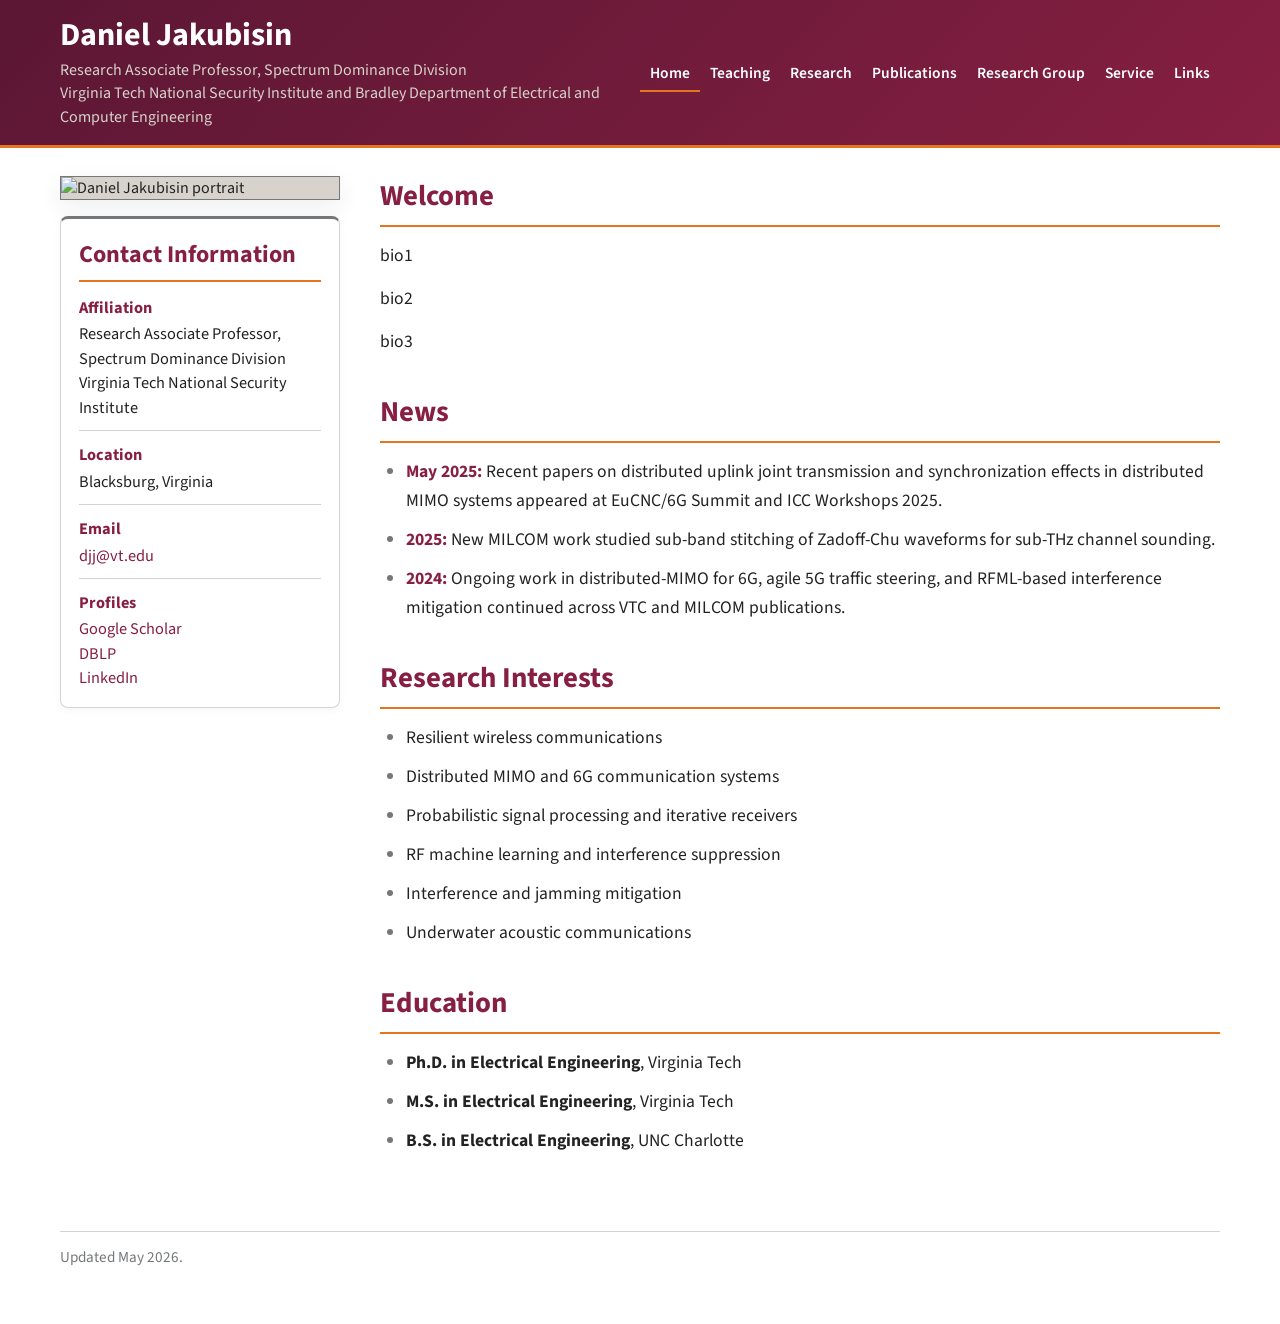
==== index.html @ b7b8f54f "Rename HOME.html to index.html" ====
<!DOCTYPE html>
<html lang="en">
<head>
    <meta charset="UTF-8">
    <meta name="viewport" content="width=device-width, initial-scale=1.0">
    <title>Daniel Jakubisin</title>
    <link rel="stylesheet" href="style.css">
</head>
<body>
<header class="site-header">
    <div class="site-header-inner">
        <div class="site-brand">
            <a class="site-title" href="HOME.html">Daniel Jakubisin</a>
            <p class="site-subtitle">Research Associate Professor, Spectrum Dominance Division<br>Virginia Tech National Security Institute and Bradley Department of Electrical and Computer Engineering</p>
        </div>
        <nav class="site-nav" aria-label="Primary">
            <li><a href="HOME.html" class="current">Home</a></li>
            <li>
                <a href="teaching.html">Teaching</a>
                <ul>
                    <li><a href="teaching.html">Teaching Overview</a></li>
                    <li><a href="mlcourse.html">ML Course Videos</a></li>
                </ul>
            </li>
            <li>
                <a href="background.html">Research</a>
                <ul>
                    <li><a href="background.html">Research Overview</a></li>
                    <li><a href="awards.html">Awards &amp; Research Support</a></li>
                </ul>
            </li>
            <li>
                <a href="publications.html">Publications</a>
                <ul>
                    <li><a href="publications.html">Publications</a></li>
                    <li><a href="books.html">Books &amp; Surveys</a></li>
                </ul>
            </li>
            <li><a href="group.html">Research Group</a></li>
            <li><a href="service.html">Service</a></li>
            <li><a href="links.html">Links</a></li>
        </nav>
    </div>
</header>

<main class="page-shell">
    <div class="home-grid">
        <aside class="profile-column">
            <img class="profile-photo" src="https://nationalsecurity.vt.edu/content/nationalsecurity_vt_edu/en/personnel-directory/jakubisin-daniel/_jcr_content/image.transform/l-medium/image.jpg" alt="Daniel Jakubisin portrait">

            <div class="contact-card">
                <h2>Contact Information</h2>
                <ul class="contact-list">
                    <li>
                        <span class="contact-label">Affiliation</span>
                        Research Associate Professor, Spectrum Dominance Division<br>
                        Virginia Tech National Security Institute
                    </li>
                    <li>
                        <span class="contact-label">Location</span>
                        Blacksburg, Virginia
                    </li>
                    <li>
                        <span class="contact-label">Email</span>
                        <a href="mailto:djj@vt.edu">djj@vt.edu</a>
                    </li>
                    <li>
                        <span class="contact-label">Profiles</span>
                        <a href="https://scholar.google.com/citations?user=la7QvK0AAAAJ&amp;hl=en" target="_blank" rel="noopener noreferrer">Google Scholar</a><br>
                        <a href="https://dblp.org/pid/145/3407.html" target="_blank" rel="noopener noreferrer">DBLP</a><br>
                        <a href="https://www.linkedin.com/in/djjhome" target="_blank" rel="noopener noreferrer">LinkedIn</a>
                    </li>
                </ul>
            </div>
        </aside>

        <div class="content-column">
            <section class="content-section">
                <h2>Welcome</h2>
                <p>bio1</p>
                <p>bio2</p>
                <p>bio3</p>
            </section>

            <section class="content-section">
                <h2>News</h2>
                <ul class="news-list">
                    <li><span class="inline-meta">May 2025:</span> Recent papers on distributed uplink joint transmission and synchronization effects in distributed MIMO systems appeared at EuCNC/6G Summit and ICC Workshops 2025.</li>
                    <li><span class="inline-meta">2025:</span> New MILCOM work studied sub-band stitching of Zadoff-Chu waveforms for sub-THz channel sounding.</li>
                    <li><span class="inline-meta">2024:</span> Ongoing work in distributed-MIMO for 6G, agile 5G traffic steering, and RFML-based interference mitigation continued across VTC and MILCOM publications.</li>
                </ul>
            </section>

            <section class="content-section">
                <h2>Research Interests</h2>
                <ul class="simple-list">
                    <li>Resilient wireless communications</li>
                    <li>Distributed MIMO and 6G communication systems</li>
                    <li>Probabilistic signal processing and iterative receivers</li>
                    <li>RF machine learning and interference suppression</li>
                    <li>Interference and jamming mitigation</li>
                    <li>Underwater acoustic communications</li>
                </ul>
            </section>

            <section class="content-section">
                <h2>Education</h2>
                <ul class="simple-list">
                    <li><strong>Ph.D. in Electrical Engineering</strong>, Virginia Tech</li>
                    <li><strong>M.S. in Electrical Engineering</strong>, Virginia Tech</li>
                    <li><strong>B.S. in Electrical Engineering</strong>, UNC Charlotte</li>
                </ul>
            </section>
        </div>
    </div>

    <div class="footer-note">Updated May 2026.</div>
</main>
</body>
</html>
---- style.css ----
@import url('https://fonts.googleapis.com/css2?family=Source+Sans+3:wght@400;600;700&display=swap');

:root {
    --vt-maroon: #861F41;
    --vt-maroon-deep: #5B1734;
    --vt-burnt-orange: #E5751F;
    --vt-hokie-stone: #75787B;
    --vt-land-grant-gray: #D7D2CB;
    --ink: #222222;
    --muted: #5A5A5A;
    --border: var(--vt-land-grant-gray);
    --surface: #FFFFFF;
    --surface-muted: #F6F3EF;
    --shadow: 0 8px 24px rgba(34, 34, 34, 0.08);
    --max-width: 1160px;
}

* {
    box-sizing: border-box;
}

html {
    scroll-behavior: smooth;
}

body {
    margin: 0;
    font-family: 'Source Sans 3', 'Segoe UI', Arial, sans-serif;
    color: var(--ink);
    background: #FFFFFF;
}

a {
    color: var(--vt-maroon);
    text-decoration: none;
}

a:hover {
    text-decoration: underline;
}

img {
    display: block;
    max-width: 100%;
    border: none;
}

.site-header {
    background: linear-gradient(135deg, var(--vt-maroon-deep) 0%, var(--vt-maroon) 100%);
    border-bottom: 3px solid var(--vt-burnt-orange);
    color: #FFFFFF;
}

.site-header-inner {
    width: min(var(--max-width), calc(100% - 32px));
    margin: 0 auto;
    padding: 18px 0 16px;
    display: flex;
    align-items: flex-end;
    justify-content: space-between;
    gap: 32px;
}

.site-brand {
    max-width: 580px;
}

.site-title {
    display: inline-block;
    color: #FFFFFF;
    font-size: 2rem;
    font-weight: 700;
    line-height: 1.1;
}

.site-title:hover {
    text-decoration: none;
}

.site-subtitle {
    margin: 6px 0 0;
    color: var(--vt-land-grant-gray);
    font-size: 1rem;
    line-height: 1.45;
}

/* ── Primary nav ── */
.site-nav {
    display: flex;
    flex-wrap: nowrap;
    gap: 0;
    align-self: center;
    list-style: none;
    margin: 0;
    padding: 0;
}

.site-nav > li {
    position: relative;
}

.site-nav > li > a {
    display: block;
    color: #FFFFFF;
    font-size: 0.97rem;
    font-weight: 600;
    padding: 8px 10px 6px;
    border-bottom: 2px solid transparent;
    white-space: nowrap;
}

.site-nav > li > a:hover {
    text-decoration: none;
    border-bottom-color: rgba(229, 117, 31, 0.65);
}

.site-nav > li > a.current {
    border-bottom-color: var(--vt-burnt-orange);
}

/* ── Dropdown ── */
.site-nav > li > ul {
    display: none;
    position: absolute;
    top: 100%;
    left: 0;
    min-width: 210px;
    margin: 0;
    padding: 6px 0;
    list-style: none;
    background: var(--vt-maroon-deep);
    border: 1px solid var(--vt-land-grant-gray);
    border-top: 3px solid var(--vt-burnt-orange);
    box-shadow: 0 6px 18px rgba(0,0,0,0.22);
    z-index: 200;
}

.site-nav > li:hover > ul,
.site-nav > li:focus-within > ul {
    display: block;
}

.site-nav > li > ul > li > a {
    display: block;
    color: rgba(255,255,255,0.92);
    font-size: 0.98rem;
    font-weight: 600;
    padding: 9px 18px;
    white-space: nowrap;
}

.site-nav > li > ul > li > a:hover {
    text-decoration: none;
    background: rgba(255,255,255,0.10);
    color: #FFFFFF;
}

.site-nav > li > ul > li > a.current {
    color: #FFFFFF;
    background: rgba(229,117,31,0.18);
    border-left: 3px solid var(--vt-burnt-orange);
    padding-left: 15px;
}

.page-shell {
    width: min(var(--max-width), calc(100% - 32px));
    margin: 28px auto 56px;
}

.page-header {
    margin-bottom: 28px;
    padding-bottom: 14px;
    border-bottom: 1px solid var(--vt-hokie-stone);
}

.page-header h1 {
    margin: 0 0 6px;
    color: var(--vt-maroon);
    font-size: 2.15rem;
    font-weight: 700;
}

.page-header p {
    margin: 0;
    color: var(--vt-hokie-stone);
    font-size: 1.05rem;
}

.home-grid {
    display: grid;
    grid-template-columns: 280px minmax(0, 1fr);
    gap: 40px;
    align-items: start;
}

.profile-column {
    min-width: 0;
}

.profile-photo {
    width: 100%;
    border: 1px solid var(--vt-hokie-stone);
    background: var(--vt-land-grant-gray);
    box-shadow: var(--shadow);
}

.contact-card {
    margin-top: 16px;
    padding: 18px 18px 16px;
    border: 1px solid var(--border);
    border-top: 3px solid var(--vt-hokie-stone);
    border-radius: 8px;
    background: var(--surface);
    box-shadow: 0 2px 8px rgba(34, 34, 34, 0.04);
}

.contact-card h2 {
    margin: 0 0 14px;
    padding-bottom: 8px;
    color: var(--vt-maroon);
    font-size: 1.5rem;
    font-weight: 700;
    border-bottom: 2px solid var(--vt-burnt-orange);
}

.contact-list {
    margin: 0;
    padding: 0;
    list-style: none;
}

.contact-list li {
    margin: 0 0 12px;
    color: var(--ink);
    font-size: 1.02rem;
    line-height: 1.5;
    padding-bottom: 10px;
    border-bottom: 1px solid var(--vt-land-grant-gray);
}

.contact-list li:last-child {
    margin-bottom: 0;
    padding-bottom: 0;
    border-bottom: none;
}

.contact-label {
    display: block;
    margin-bottom: 2px;
    color: var(--vt-maroon);
    font-weight: 700;
}

.content-column {
    min-width: 0;
}

.content-section {
    margin-bottom: 36px;
}

.content-section h2 {
    margin: 0 0 14px;
    padding-bottom: 8px;
    color: var(--vt-maroon);
    font-size: 1.8rem;
    font-weight: 700;
    border-bottom: 2px solid var(--vt-burnt-orange);
}

.content-section p,
.content-section li {
    color: var(--ink);
    font-size: 1.1rem;
    line-height: 1.65;
}

.content-section p {
    margin: 0 0 14px;
}

.simple-list,
.news-list,
.publication-list,
.link-list {
    margin: 0;
    padding-left: 26px;
}

.simple-list li,
.news-list li,
.publication-list li,
.link-list li {
    margin-bottom: 10px;
}

.simple-list li::marker,
.news-list li::marker,
.publication-list li::marker,
.link-list li::marker {
    color: var(--vt-hokie-stone);
}

.content-grid {
    display: grid;
    grid-template-columns: repeat(2, minmax(0, 1fr));
    gap: 32px;
}

.note-box {
    margin: 18px 0;
    padding: 16px 18px;
    background: var(--surface-muted);
    border: 1px solid var(--border);
    border-left: 4px solid var(--vt-burnt-orange);
}

.inline-meta,
.publication-year {
    color: var(--vt-maroon);
    font-weight: 700;
}

.subpage-links {
    margin: 18px 0 0;
    font-size: 1rem;
}

.subpage-links a {
    margin-right: 18px;
    font-weight: 600;
}

.footer-note {
    margin-top: 40px;
    padding-top: 14px;
    border-top: 1px solid var(--border);
    color: var(--vt-hokie-stone);
    font-size: 0.95rem;
}

/* ── Student cards ── */
.student-grid {
    display: grid;
    grid-template-columns: repeat(auto-fill, minmax(180px, 1fr));
    gap: 24px;
    margin-top: 16px;
}

.student-card {
    border: 1px solid var(--border);
    border-radius: 8px;
    background: var(--surface);
    box-shadow: 0 2px 8px rgba(34,34,34,0.05);
    overflow: hidden;
    display: flex;
    flex-direction: column;
}

.student-photo {
    width: 100%;
    aspect-ratio: 1 / 1;
    object-fit: cover;
    background: var(--vt-land-grant-gray);
    display: block;
    flex-shrink: 0;
}

.student-photo-placeholder {
    width: 100%;
    aspect-ratio: 1 / 1;
    background: var(--vt-land-grant-gray);
    display: flex;
    align-items: center;
    justify-content: center;
    flex-shrink: 0;
    color: var(--vt-hokie-stone);
    font-size: 0.88rem;
    font-style: italic;
}

.student-info {
    padding: 12px 14px 14px;
    flex: 1;
}

.student-info strong {
    display: block;
    color: var(--ink);
    font-size: 1rem;
    font-weight: 700;
    margin-bottom: 3px;
}

.student-info span {
    display: block;
    color: var(--muted);
    font-size: 0.92rem;
    line-height: 1.45;
}

@media (max-width: 900px) {
    .site-header-inner {
        flex-direction: column;
        align-items: flex-start;
    }

    .site-nav {
        gap: 0;
    }

    .site-nav > li > ul {
        position: static;
        display: none;
        box-shadow: none;
        border-top: none;
        background: rgba(0,0,0,0.18);
        padding: 0 0 4px 14px;
    }

    .site-nav > li:hover > ul,
    .site-nav > li:focus-within > ul {
        display: block;
    }

    .home-grid,
    .content-grid {
        grid-template-columns: 1fr;
    }
}

@media (max-width: 640px) {
    .site-title {
        font-size: 1.72rem;
    }

    .site-subtitle {
        font-size: 0.95rem;
    }

    .content-section h2,
    .contact-card h2 {
        font-size: 1.55rem;
    }

    .page-header h1 {
        font-size: 1.95rem;
    }

    .content-section p,
    .content-section li,
    .contact-list li {
        font-size: 1.02rem;
    }
}
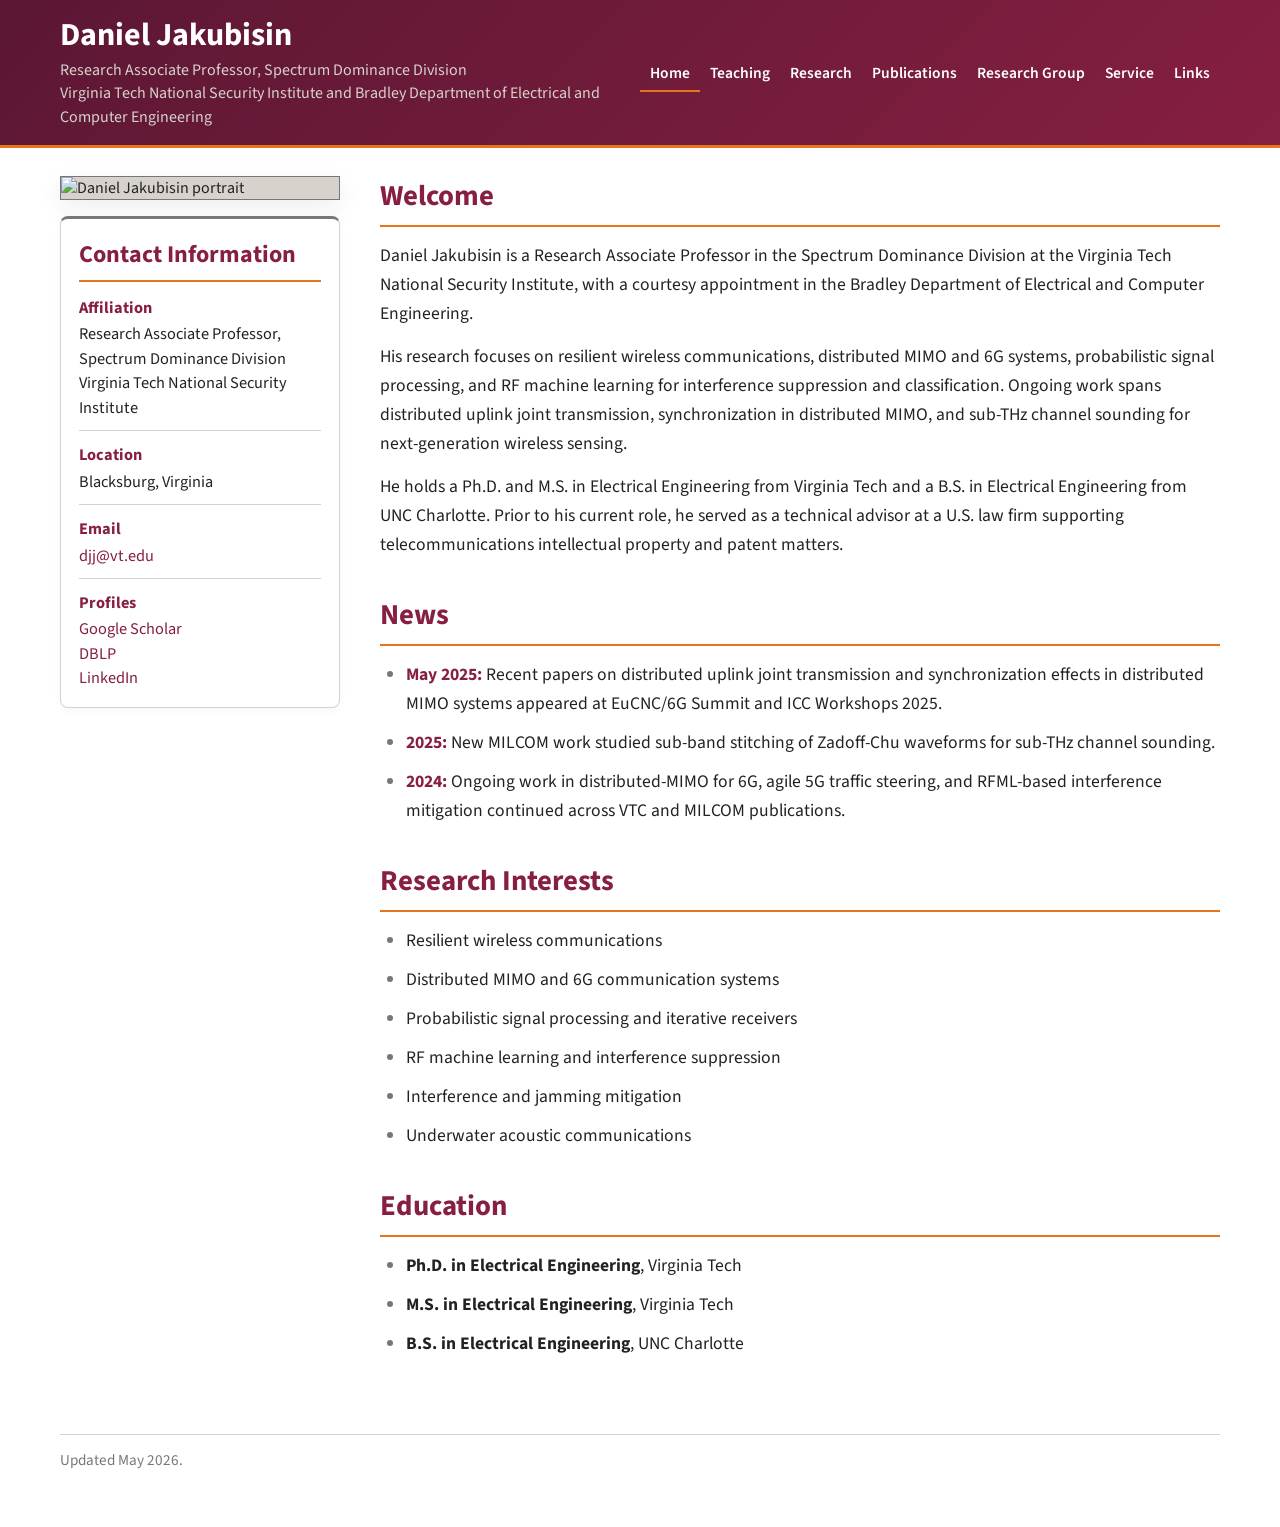
==== commit 601a5837: "fix: correct nav HTML structure and replace placeholder bio text - Wrap all nav <li> elements in a p" ====
--- a/index.html
+++ b/index.html
@@ -10,11 +10,12 @@
 <header class="site-header">
     <div class="site-header-inner">
         <div class="site-brand">
-            <a class="site-title" href="HOME.html">Daniel Jakubisin</a>
+            <a class="site-title" href="index.html">Daniel Jakubisin</a>
             <p class="site-subtitle">Research Associate Professor, Spectrum Dominance Division<br>Virginia Tech National Security Institute and Bradley Department of Electrical and Computer Engineering</p>
         </div>
         <nav class="site-nav" aria-label="Primary">
-            <li><a href="HOME.html" class="current">Home</a></li>
+            <ul>
+            <li><a href="index.html" class="current">Home</a></li>
             <li>
                 <a href="teaching.html">Teaching</a>
                 <ul>
@@ -39,6 +40,7 @@
             <li><a href="group.html">Research Group</a></li>
             <li><a href="service.html">Service</a></li>
             <li><a href="links.html">Links</a></li>
+            </ul>
         </nav>
     </div>
 </header>
@@ -77,9 +79,9 @@
         <div class="content-column">
             <section class="content-section">
                 <h2>Welcome</h2>
-                <p>bio1</p>
-                <p>bio2</p>
-                <p>bio3</p>
+                <p>Daniel Jakubisin is a Research Associate Professor in the Spectrum Dominance Division at the Virginia Tech National Security Institute, with a courtesy appointment in the Bradley Department of Electrical and Computer Engineering.</p>
+                <p>His research focuses on resilient wireless communications, distributed MIMO and 6G systems, probabilistic signal processing, and RF machine learning for interference suppression and classification. Ongoing work spans distributed uplink joint transmission, synchronization in distributed MIMO, and sub-THz channel sounding for next-generation wireless sensing.</p>
+                <p>He holds a Ph.D. and M.S. in Electrical Engineering from Virginia Tech and a B.S. in Electrical Engineering from UNC Charlotte. Prior to his current role, he served as a technical advisor at a U.S. law firm supporting telecommunications intellectual property and patent matters.</p>
             </section>
 
             <section class="content-section">
--- a/style.css
+++ b/style.css
@@ -86,20 +86,23 @@
 
 /* ── Primary nav ── */
 .site-nav {
+    align-self: center;
+}
+
+.site-nav > ul {
     display: flex;
     flex-wrap: nowrap;
     gap: 0;
-    align-self: center;
     list-style: none;
     margin: 0;
     padding: 0;
 }
 
-.site-nav > li {
+.site-nav > ul > li {
     position: relative;
 }
 
-.site-nav > li > a {
+.site-nav > ul > li > a {
     display: block;
     color: #FFFFFF;
     font-size: 0.97rem;
@@ -109,17 +112,17 @@
     white-space: nowrap;
 }
 
-.site-nav > li > a:hover {
+.site-nav > ul > li > a:hover {
     text-decoration: none;
     border-bottom-color: rgba(229, 117, 31, 0.65);
 }
 
-.site-nav > li > a.current {
+.site-nav > ul > li > a.current {
     border-bottom-color: var(--vt-burnt-orange);
 }
 
 /* ── Dropdown ── */
-.site-nav > li > ul {
+.site-nav > ul > li > ul {
     display: none;
     position: absolute;
     top: 100%;
@@ -135,12 +138,12 @@
     z-index: 200;
 }
 
-.site-nav > li:hover > ul,
-.site-nav > li:focus-within > ul {
-    display: block;
-}
-
-.site-nav > li > ul > li > a {
+.site-nav > ul > li:hover > ul,
+.site-nav > ul > li:focus-within > ul {
+    display: block;
+}
+
+.site-nav > ul > li > ul > li > a {
     display: block;
     color: rgba(255,255,255,0.92);
     font-size: 0.98rem;
@@ -149,13 +152,13 @@
     white-space: nowrap;
 }
 
-.site-nav > li > ul > li > a:hover {
+.site-nav > ul > li > ul > li > a:hover {
     text-decoration: none;
     background: rgba(255,255,255,0.10);
     color: #FFFFFF;
 }
 
-.site-nav > li > ul > li > a.current {
+.site-nav > ul > li > ul > li > a.current {
     color: #FFFFFF;
     background: rgba(229,117,31,0.18);
     border-left: 3px solid var(--vt-burnt-orange);
@@ -405,11 +408,11 @@
         align-items: flex-start;
     }
 
-    .site-nav {
+    .site-nav > ul {
         gap: 0;
     }
 
-    .site-nav > li > ul {
+    .site-nav > ul > li > ul {
         position: static;
         display: none;
         box-shadow: none;
@@ -418,8 +421,8 @@
         padding: 0 0 4px 14px;
     }
 
-    .site-nav > li:hover > ul,
-    .site-nav > li:focus-within > ul {
+    .site-nav > ul > li:hover > ul,
+    .site-nav > ul > li:focus-within > ul {
         display: block;
     }
 
